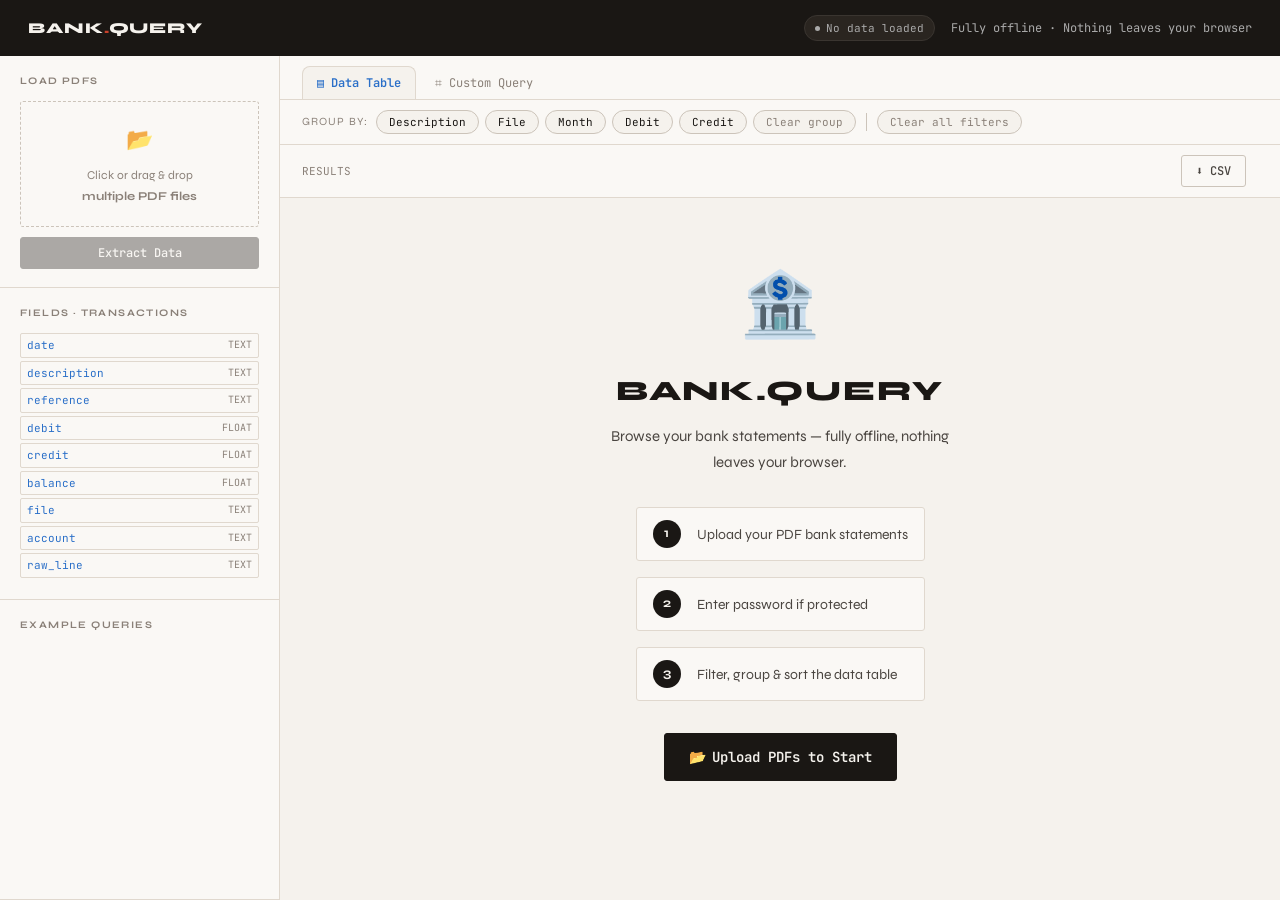
==== index.html @ cc95acc1 "feat: auto-detect password-protected PDFs instead of asking pdf.js throws PasswordException with cod" ====
<!DOCTYPE html>
<html lang="en">
<head>
<meta charset="UTF-8">
<meta name="viewport" content="width=device-width, initial-scale=1.0">
<title>BankStatements - Browse Bank Statements Offline</title>
<meta name="description" content="Browse your bank statements. Fully offline.">
<meta name="theme-color" content="#1a1714">
<link rel="manifest" href="manifest.json">
<link rel="icon" type="image/png" sizes="192x192" href="icon-192.png">
<link rel="apple-touch-icon" sizes="192x192" href="icon-192.png">
<meta name="apple-mobile-web-app-capable" content="yes">
<meta name="apple-mobile-web-app-status-bar-style" content="black-translucent">
<meta name="apple-mobile-web-app-title" content="BankQuery">
<link rel="stylesheet" href="app.css">
<script src="alasql.min.js"></script>
</head>
<body>

<header>
  <div class="logo">Bank<span>.</span>Query</div>
  <div class="header-right">
    <button id="btn-install" class="btn-install">⬇ Install App</button>
    <span id="badge" class="badge"><span class="dot"></span><span id="badge-text">No data loaded</span></span>
    <span>Fully offline · Nothing leaves your browser</span>
  </div>
  <button class="btn-hamburger" id="btn-hamburger" onclick="toggleSidebar()">☰</button>
</header>

<!-- Mobile sidebar overlay -->
<div class="sidebar-overlay" id="sidebar-overlay" onclick="closeSidebar()"></div>

<div class="app">

  <!-- SIDEBAR -->
  <aside class="sidebar" id="sidebar">

    <!-- Upload -->
    <div class="sidebar-block">
      <div class="block-label">Load PDFs</div>
      <div class="upload-zone" id="drop-zone" onclick="document.getElementById('file-in').click()">
        <span class="icon">📂</span>
        Click or drag &amp; drop<br>
        <strong>multiple PDF files</strong>
      </div>
      <input type="file" id="file-in" accept=".pdf,.PDF" multiple>
      <button class="btn btn-primary btn-parse" id="btn-parse" onclick="startParsing()" disabled>Extract Data</button>
    </div>

    <!-- Password (auto-detected) -->
    <div class="sidebar-block" id="pw-section" style="display:none">
      <div class="block-label">Password Required</div>
      <div class="pw-message" id="pw-message"></div>
      <div class="field-row">
        <input type="password" id="pw" class="pw-input" placeholder="Enter PDF password">
      </div>
    </div>

    <!-- Progress -->
    <div class="sidebar-block" id="progress-section">
      <div class="block-label">Processing</div>
      <div class="progress-bar-wrap"><div class="progress-bar" id="progress-bar"></div></div>
      <div class="progress-log" id="progress-log"></div>
    </div>

    <!-- Stats -->
    <div class="sidebar-block" id="stats-section" style="display:none">
      <div class="block-label">Summary</div>
      <div class="stat-grid">
        <div class="stat-card"><div class="s-label">Transactions</div><div class="s-val c-blue" id="s-count">—</div></div>
        <div class="stat-card"><div class="s-label">Files</div><div class="s-val c-blue" id="s-files">—</div></div>
        <div class="stat-card"><div class="s-label">Total Debit</div><div class="s-val c-red" id="s-debit">—</div></div>
        <div class="stat-card"><div class="s-label">Total Credit</div><div class="s-val c-green" id="s-credit">—</div></div>
      </div>
    </div>

    <!-- Schema -->
    <div class="sidebar-block">
      <div class="block-label">Fields · transactions</div>
      <div class="schema-row"><span class="fname">date</span><span class="ftype">TEXT</span></div>
      <div class="schema-row"><span class="fname">description</span><span class="ftype">TEXT</span></div>
      <div class="schema-row"><span class="fname">reference</span><span class="ftype">TEXT</span></div>
      <div class="schema-row"><span class="fname">debit</span><span class="ftype">FLOAT</span></div>
      <div class="schema-row"><span class="fname">credit</span><span class="ftype">FLOAT</span></div>
      <div class="schema-row"><span class="fname">balance</span><span class="ftype">FLOAT</span></div>
      <div class="schema-row"><span class="fname">file</span><span class="ftype">TEXT</span></div>
      <div class="schema-row"><span class="fname">account</span><span class="ftype">TEXT</span></div>
      <div class="schema-row"><span class="fname">raw_line</span><span class="ftype">TEXT</span></div>
    </div>

    <!-- Saved queries -->
    <div class="sidebar-block" id="saved-section" style="display:none">
      <div class="block-label">Saved Queries</div>
      <div class="eq-list" id="saved-list"></div>
    </div>

    <!-- Example queries -->
    <div class="sidebar-block" style="flex:1">
      <div class="block-label">Example Queries</div>
      <div class="eq-list" id="eq-list"></div>
    </div>

  </aside>

  <!-- RIGHT SIDE -->
  <div style="display:flex;flex-direction:column;overflow:hidden;">

    <!-- Mode tabs -->
    <div class="mode-tabs">
      <button class="mode-tab active" data-mode="table" onclick="setTableView('table')">▤ Data Table</button>
      <button class="mode-tab" data-mode="sql" onclick="setTableView('sql')">⌗ Custom Query</button>
    </div>

    <!-- SQL Editor (advanced mode) -->
    <div class="editor-pane" id="pane-sql" style="display:none">
      <div class="editor-header">
        <span class="editor-title">SQL Query</span>
        <div class="editor-actions">
          <span class="kbd">Ctrl+Enter</span>
          <button class="btn btn-ghost" onclick="clearSQL()">Clear</button>
          <button class="btn btn-ghost" id="btn-save" onclick="showSavePrompt()" disabled>⭐ Save</button>
          <button class="btn btn-ghost" onclick="showExpandModal()" title="Expand editor">⤢</button>
          <button class="btn btn-primary" id="btn-run" onclick="runQuery()" disabled>▶ Run</button>
        </div>
        <!-- Mobile: Expand button top-right -->
        <div class="editor-actions-top">
          <button class="btn btn-ghost" onclick="showQueryPicker()" title="Queries">⚡</button>
          <button class="btn btn-ghost" onclick="showExpandModal()" title="Expand editor">⤢</button>
        </div>
        <!-- Mobile: Save + Run buttons bottom-right -->
        <div class="editor-actions-bottom">
          <button class="btn btn-ghost" id="btn-save-mobile" onclick="showSavePrompt()" disabled>⭐ Save</button>
          <button class="btn btn-primary" id="btn-run-mobile" onclick="runQuery()" disabled>▶ Run</button>
        </div>
      </div>
      <textarea id="sql" placeholder="SELECT * FROM transactions LIMIT 20" spellcheck="false"></textarea>
    </div>

    <!-- Data Table toolbar (table mode) -->
    <div class="dt-toolbar" id="pane-table">
      <div class="dt-group-bar">
        <span class="dt-group-label">Group by:</span>
        <button class="dt-chip" data-group="description" onclick="dtSetGroup('description')">Description</button>
        <button class="dt-chip" data-group="file" onclick="dtSetGroup('file')">File</button>
        <button class="dt-chip" data-group="date" onclick="dtSetGroup('date')">Month</button>
        <button class="dt-chip" data-group="debit" onclick="dtSetGroup('debit')">Debit</button>
        <button class="dt-chip" data-group="credit" onclick="dtSetGroup('credit')">Credit</button>
        <button class="dt-chip dt-clear" onclick="dtClearGroup()">Clear group</button>
        <span class="dt-sep"></span>
        <button class="dt-chip dt-clear" onclick="dtClearFilters()">Clear all filters</button>
      </div>
    </div>

    <!-- Results -->
    <div class="results-pane">
      <div class="results-bar">
        <div class="results-meta" id="results-meta"><span>RESULTS</span></div>
        <div style="display:flex;gap:12px;align-items:center">
          <button class="btn btn-export" id="btn-export" onclick="exportCSV()" disabled>⬇ CSV</button>
          <button class="btn btn-ghost" id="llm-improve" onclick="showLLMImprove()" style="display:none" title="Get a custom parser from ChatGPT">⬡ Improve with ChatGPT</button>
          <span style="font-family:var(--mono);font-size:11px;color:var(--ink3)" id="exec-time"></span>
        </div>
      </div>
      <div class="error-msg" id="error-msg"></div>
      <div class="table-wrap" id="table-wrap">
        <div class="welcome-card" id="welcome-card">
          <div class="welcome-icon">🏦</div>
          <h1 class="welcome-title">Bank.Query</h1>
          <p class="welcome-desc">Browse your bank statements — fully offline, nothing leaves your browser.</p>
          <div class="welcome-steps">
            <div class="welcome-step">
              <span class="step-num">1</span>
              <span class="step-text">Upload your PDF bank statements</span>
            </div>
            <div class="welcome-step">
              <span class="step-num">2</span>
              <span class="step-text">Enter password if protected</span>
            </div>
            <div class="welcome-step">
              <span class="step-num">3</span>
              <span class="step-text">Filter, group &amp; sort the data table</span>
            </div>
          </div>
          <button class="btn btn-primary btn-large" onclick="focusUpload()">
            <span>📂</span> Upload PDFs to Start
          </button>
        </div>
      </div>

      <!-- LLM parser (unsupported format) -->
      <div class="llm-parser-panel" id="llm-parser-panel" style="display:none">
        <div class="llm-title" id="llm-panel-title">Unsupported statement format</div>
        <div class="llm-desc" id="llm-panel-desc">
          The built-in parser found no transactions in <strong id="llm-file-name"></strong>.
          Get a custom regex from ChatGPT: it opens with a sample of your statement;
          paste the regex it returns below (with named groups <code>date, description, reference, debit, credit, balance</code>) and we'll run it offline — no code is ever executed.
        </div>
        <div class="llm-actions">
          <button class="btn btn-primary" onclick="openChatGPT()">⬡ Open ChatGPT</button>
        </div>
        <textarea id="llm-parser-input" class="llm-input" placeholder="Paste the regex from ChatGPT, e.g. /(?<date>\d{2}-...\s+(?<description>.*?).../g" spellcheck="false"></textarea>
        <div class="llm-actions">
          <button class="btn btn-primary" onclick="useLLMParser()">⚡ Use this regex</button>
        </div>
        <div class="llm-status" id="llm-status" style="display:none"></div>
      </div>
    </div>

  </div>
</div>

<!-- Save query prompt -->
<div class="save-prompt" id="save-prompt">
  <div class="save-prompt-inner">
    <div class="save-prompt-title">Save Query</div>
    <input type="text" class="save-prompt-input" id="save-name" placeholder="Enter a name for this query..." autofocus>
    <div class="save-prompt-actions">
      <button class="btn btn-ghost" onclick="hideSavePrompt()">Cancel</button>
      <button class="btn btn-primary" onclick="saveQuery()">Save</button>
    </div>
  </div>
</div>

<!-- Expanded editor modal -->
<div class="expand-modal" id="expand-modal">
  <div class="expand-modal-inner">
    <div class="expand-modal-header">
      <span class="expand-modal-title">SQL Query Editor</span>
      <div class="expand-modal-actions">
        <span class="kbd">Ctrl+Enter</span>
        <button class="btn btn-ghost" onclick="closeExpandModal()">Cancel</button>
        <button class="btn btn-primary" onclick="runFromExpanded()">▶ Run</button>
      </div>
    </div>
    <div class="expand-modal-body">
      <textarea id="sql-expanded" placeholder="SELECT * FROM transactions LIMIT 20" spellcheck="false"></textarea>
    </div>
  </div>
</div>

<!-- Query picker modal (mobile) -->
<div class="query-picker-modal" id="query-picker-modal">
  <div class="query-picker-inner">
    <div class="query-picker-header">
      <span class="query-picker-title">Queries</span>
      <button class="btn-close" onclick="hideQueryPicker()">×</button>
    </div>
    <div class="query-picker-body">
      <div class="query-section" id="qp-saved-section" style="display:none">
        <div class="query-section-title">Saved Queries</div>
        <div class="query-list" id="qp-saved-list"></div>
      </div>
      <div class="query-section">
        <div class="query-section-title">Example Queries</div>
        <div class="query-list" id="qp-example-list"></div>
      </div>
    </div>
  </div>
</div>

<script type="module" src="app.js"></script>
<script>
// Service Worker Registration for PWA
if ('serviceWorker' in navigator) {
  window.addEventListener('load', () => {
    navigator.serviceWorker.register('./sw.js')
      .then(reg => console.log('SW registered:', reg.scope))
      .catch(err => console.log('SW registration failed:', err));
  });
}

// PWA Install Prompt
let deferredPrompt;
const btnInstall = document.getElementById('btn-install');

window.addEventListener('beforeinstallprompt', (e) => {
  e.preventDefault();
  deferredPrompt = e;
  btnInstall.classList.add('show');
});

btnInstall.addEventListener('click', async () => {
  if (!deferredPrompt) return;
  deferredPrompt.prompt();
  const { outcome } = await deferredPrompt.userChoice;
  deferredPrompt = null;
  btnInstall.classList.remove('show');
});

window.addEventListener('appinstalled', () => {
  btnInstall.classList.remove('show');
  deferredPrompt = null;
});
</script>
</body>
</html>
---- app.css ----
@import url('https://fonts.googleapis.com/css2?family=Syne:wght@400;600;700;800&family=JetBrains+Mono:wght@400;500&display=swap');

:root {
  --bg:       #f5f2ed;
  --paper:    #faf8f5;
  --ink:      #1a1714;
  --ink2:     #4a4540;
  --ink3:     #8a8078;
  --rule:     #e0d8ce;
  --rule2:    #ccc4ba;
  --accent:   #c8402a;
  --accent2:  #2a6fc8;
  --green:    #2a7a4a;
  --red:      #c8402a;
  --amber:    #b86a10;
  --mono:     'JetBrains Mono', monospace;
  --sans:     'Syne', sans-serif;
  --r:        3px;
}

* { box-sizing: border-box; margin: 0; padding: 0; }

body {
  background: var(--bg);
  color: var(--ink);
  font-family: var(--sans);
  font-size: 14px;
  line-height: 1.5;
  min-height: 100vh;
}

/* ─── HEADER ─── */
header {
  background: var(--ink);
  color: var(--bg);
  padding: 0 28px;
  height: 56px;
  display: flex;
  align-items: center;
  justify-content: space-between;
}
.logo {
  font-size: 15px;
  font-weight: 800;
  letter-spacing: 0.06em;
  text-transform: uppercase;
}
.logo span { color: var(--accent); }
.header-right {
  display: flex;
  align-items: center;
  gap: 16px;
  font-size: 12px;
  color: #aaa;
  font-family: var(--mono);
}
.btn-install {
  display: none;
  align-items: center;
  gap: 6px;
  padding: 6px 12px;
  background: var(--accent);
  color: white;
  border: none;
  border-radius: 20px;
  font-family: var(--sans);
  font-size: 11px;
  font-weight: 700;
  cursor: pointer;
  transition: all 0.2s;
}
.btn-install:hover {
  background: var(--accent2);
  transform: scale(1.05);
}
.btn-install.show {
  display: inline-flex;
}
.badge {
  display: inline-flex;
  align-items: center;
  gap: 6px;
  padding: 4px 10px;
  background: #2a2520;
  border: 1px solid #3a3530;
  border-radius: 20px;
  font-size: 11px;
  transition: all 0.3s;
}
.badge.ok { background: #1a2a1f; border-color: #2a7a4a; color: #4adf8a; }
.badge .dot { width: 5px; height: 5px; border-radius: 50%; background: currentColor; }

/* Hamburger menu button (hidden on desktop) */
.btn-hamburger {
  display: none;
  align-items: center;
  justify-content: center;
  width: 44px;
  height: 44px;
  background: transparent;
  border: none;
  color: var(--bg);
  font-size: 20px;
  cursor: pointer;
  border-radius: var(--r);
  transition: background 0.2s;
}
.btn-hamburger:hover {
  background: rgba(255,255,255,0.1);
}

/* Mobile sidebar overlay (hidden on desktop) */
.sidebar-overlay {
  display: none;
  position: fixed;
  top: 0;
  left: 0;
  right: 0;
  bottom: 0;
  background: rgba(0,0,0,0.4);
  z-index: 150;
  opacity: 0;
  transition: opacity 0.3s;
}
.sidebar-overlay.active {
  display: block;
  opacity: 1;
}

/* ─── LAYOUT ─── */
.app {
  display: grid;
  grid-template-columns: 280px 1fr;
  grid-template-rows: auto 1fr;
  height: calc(100vh - 56px);
  overflow: hidden;
}

/* ─── SIDEBAR ─── */
.sidebar {
  grid-row: 1 / -1;
  background: var(--paper);
  border-right: 1px solid var(--rule);
  overflow-y: auto;
  display: flex;
  flex-direction: column;
}
.sidebar-block {
  padding: 18px 20px;
  border-bottom: 1px solid var(--rule);
}
.block-label {
  font-size: 10px;
  font-weight: 700;
  letter-spacing: 0.14em;
  text-transform: uppercase;
  color: var(--ink3);
  margin-bottom: 12px;
}

/* Upload zone */
.upload-zone {
  border: 1.5px dashed var(--rule2);
  border-radius: var(--r);
  padding: 20px 14px;
  text-align: center;
  cursor: pointer;
  transition: all 0.2s;
  color: var(--ink3);
  font-size: 12px;
  line-height: 1.7;
  user-select: none;
}
.upload-zone:hover, .upload-zone.over {
  border-color: var(--accent2);
  background: #e8f0ff;
  color: var(--accent2);
}
.upload-zone .icon { font-size: 22px; display: block; margin-bottom: 6px; }
#file-in { display: none; }
.btn-parse { width: 100%; justify-content: center; margin-top: 10px; }

/* Password field */
.field-row { display: flex; gap: 6px; }
.pw-input {
  flex: 1;
  background: var(--bg);
  border: 1px solid var(--rule2);
  border-radius: var(--r);
  padding: 7px 10px;
  font-family: var(--mono);
  font-size: 13px;
  color: var(--ink);
  outline: none;
  transition: border-color 0.2s;
}
.pw-input:focus { border-color: var(--accent2); }
.pw-input::placeholder { color: var(--ink3); }

/* Password message */
.pw-message {
  font-size: 12px;
  color: var(--amber);
  margin-bottom: 8px;
  line-height: 1.5;
}
#pw-section .field-row {
  margin-top: 4px;
}

/* Buttons */
.btn {
  height: 32px;
  padding: 0 14px;
  border-radius: var(--r);
  border: 1px solid;
  font-family: var(--mono);
  font-size: 12px;
  font-weight: 500;
  cursor: pointer;
  transition: all 0.15s;
  display: inline-flex;
  align-items: center;
  gap: 6px;
  white-space: nowrap;
}
.btn-primary {
  background: var(--ink);
  border-color: var(--ink);
  color: var(--bg);
}
.btn-primary:hover { background: #333; }
.btn-primary:disabled { opacity: 0.35; cursor: not-allowed; }
.btn-ghost {
  background: transparent;
  border-color: var(--rule2);
  color: var(--ink2);
}
.btn-ghost:hover { border-color: var(--accent2); color: var(--accent2); }
.btn-export {
  background: transparent;
  border-color: var(--rule2);
  color: var(--ink2);
}
.btn-export:hover { border-color: var(--amber); color: var(--amber); }

/* Progress */
#progress-section { display: none; }
.progress-bar-wrap {
  background: var(--rule);
  border-radius: 3px;
  height: 4px;
  margin: 8px 0;
  overflow: hidden;
}
.progress-bar {
  height: 100%;
  background: var(--accent2);
  border-radius: 3px;
  transition: width 0.2s;
  width: 0%;
}
.progress-log {
  font-family: var(--mono);
  font-size: 11px;
  color: var(--ink3);
  max-height: 80px;
  overflow-y: auto;
  line-height: 1.6;
}

/* Stats */
.stat-grid { display: grid; grid-template-columns: 1fr 1fr; gap: 6px; }
.stat-card {
  background: var(--bg);
  border: 1px solid var(--rule);
  border-radius: var(--r);
  padding: 8px 10px;
}
.stat-card .s-label {
  font-size: 9px;
  font-weight: 700;
  letter-spacing: 0.12em;
  text-transform: uppercase;
  color: var(--ink3);
  margin-bottom: 2px;
}
.stat-card .s-val {
  font-family: var(--mono);
  font-size: 13px;
  font-weight: 500;
}
.s-val.c-green { color: var(--green); }
.s-val.c-red   { color: var(--red); }
.s-val.c-amber { color: var(--amber); }
.s-val.c-blue  { color: var(--accent2); }

/* Schema */
.schema-row {
  display: flex;
  justify-content: space-between;
  font-family: var(--mono);
  font-size: 11px;
  padding: 3px 6px;
  border: 1px solid var(--rule);
  border-radius: 2px;
  margin-bottom: 3px;
}
.schema-row .fname { color: var(--accent2); }
.schema-row .ftype { color: var(--ink3); font-size: 10px; }

/* Example queries */
.eq-list { display: flex; flex-direction: column; gap: 4px; }
.eq-item {
  padding: 7px 10px;
  border: 1px solid var(--rule);
  border-radius: var(--r);
  cursor: pointer;
  font-size: 11px;
  color: var(--ink2);
  font-family: var(--mono);
  line-height: 1.3;
  transition: all 0.15s;
  word-break: break-word;
  position: relative;
}
.eq-item:hover { border-color: var(--accent2); color: var(--accent2); background: #e8f0ff; }
.eq-item .eq-label {
  font-family: var(--sans);
  font-size: 10px;
  font-weight: 700;
  color: var(--ink3);
  text-transform: uppercase;
  letter-spacing: 0.08em;
  margin-bottom: 2px;
}
.eq-item.saved {
  border-color: var(--accent);
  background: #fff5f3;
}
.eq-item.saved:hover {
  border-color: var(--accent2);
  background: #e8f0ff;
}
.eq-item .eq-delete {
  position: absolute;
  top: 6px;
  right: 6px;
  width: 18px;
  height: 18px;
  border-radius: 3px;
  display: none;
  align-items: center;
  justify-content: center;
  font-size: 12px;
  color: var(--red);
  cursor: pointer;
}
.eq-item:hover .eq-delete { display: flex; }
.eq-item .eq-delete:hover {
  background: var(--red);
  color: white;
}
.save-prompt {
  position: fixed;
  top: 0;
  left: 0;
  right: 0;
  bottom: 0;
  background: rgba(0,0,0,0.4);
  display: none;
  align-items: center;
  justify-content: center;
  z-index: 100;
}
.save-prompt-inner {
  background: var(--paper);
  border-radius: var(--r);
  padding: 20px;
  width: 300px;
  box-shadow: 0 10px 40px rgba(0,0,0,0.2);
}
.save-prompt-title {
  font-size: 13px;
  font-weight: 700;
  margin-bottom: 12px;
  color: var(--ink);
}
.save-prompt-input {
  width: 100%;
  padding: 8px 10px;
  border: 1px solid var(--rule2);
  border-radius: var(--r);
  font-family: var(--mono);
  font-size: 13px;
  margin-bottom: 12px;
  outline: none;
}
.save-prompt-input:focus { border-color: var(--accent2); }
.save-prompt-actions {
  display: flex;
  gap: 8px;
  justify-content: flex-end;
}

/* Expanded editor modal */
.expand-modal {
  position: fixed;
  top: 0;
  left: 0;
  right: 0;
  bottom: 0;
  background: rgba(0,0,0,0.5);
  display: none;
  align-items: center;
  justify-content: center;
  z-index: 100;
}
.expand-modal-inner {
  background: var(--paper);
  border-radius: var(--r);
  width: 90%;
  max-width: 900px;
  height: 80vh;
  display: flex;
  flex-direction: column;
  box-shadow: 0 20px 60px rgba(0,0,0,0.3);
}
.expand-modal-header {
  padding: 16px 20px;
  border-bottom: 1px solid var(--rule);
  display: flex;
  align-items: center;
  justify-content: space-between;
  flex-shrink: 0;
}
.expand-modal-title {
  font-size: 13px;
  font-weight: 700;
  letter-spacing: 0.12em;
  text-transform: uppercase;
  color: var(--ink3);
}
.expand-modal-actions {
  display: flex;
  gap: 8px;
  align-items: center;
}
.expand-modal-body {
  flex: 1;
  padding: 20px;
  overflow: hidden;
  display: flex;
  flex-direction: column;
}
.expand-modal-body textarea {
  flex: 1;
  width: 100%;
  background: var(--bg);
  border: 1px solid var(--rule2);
  border-radius: var(--r);
  color: var(--accent);
  font-family: var(--mono);
  font-size: 14px;
  line-height: 1.6;
  padding: 16px;
  resize: none;
  outline: none;
  transition: border-color 0.2s;
  tab-size: 2;
}
.expand-modal-body textarea:focus { border-color: var(--accent2); }

/* Query picker modal (mobile) */
.query-picker-modal {
  display: none;
  position: fixed;
  top: 0;
  left: 0;
  right: 0;
  bottom: 0;
  background: rgba(0,0,0,0.5);
  z-index: 250;
  align-items: flex-end;
  justify-content: center;
}
.query-picker-modal.active {
  display: flex;
}
.query-picker-inner {
  background: var(--paper);
  width: 100%;
  max-width: 500px;
  max-height: 80vh;
  border-radius: 16px 16px 0 0;
  display: flex;
  flex-direction: column;
  animation: slideUp 0.3s ease;
}
@keyframes slideUp {
  from { transform: translateY(100%); }
  to { transform: translateY(0); }
}
.query-picker-header {
  display: flex;
  align-items: center;
  justify-content: space-between;
  padding: 16px 20px;
  border-bottom: 1px solid var(--rule);
  flex-shrink: 0;
}
.query-picker-title {
  font-size: 16px;
  font-weight: 700;
  color: var(--ink);
}
.btn-close {
  width: 32px;
  height: 32px;
  display: flex;
  align-items: center;
  justify-content: center;
  background: transparent;
  border: none;
  font-size: 24px;
  color: var(--ink3);
  cursor: pointer;
  border-radius: var(--r);
}
.btn-close:hover {
  background: var(--bg);
  color: var(--ink);
}
.query-picker-body {
  flex: 1;
  overflow-y: auto;
  padding: 8px 0;
}
.query-section {
  margin-bottom: 8px;
}
.query-section-title {
  padding: 8px 20px;
  font-size: 11px;
  font-weight: 700;
  letter-spacing: 0.12em;
  text-transform: uppercase;
  color: var(--ink3);
}
.query-list {
  display: flex;
  flex-direction: column;
}
.query-item {
  padding: 14px 20px;
  border: none;
  border-bottom: 1px solid var(--rule);
  background: transparent;
  text-align: left;
  font-family: var(--mono);
  font-size: 13px;
  color: var(--ink2);
  cursor: pointer;
  transition: background 0.15s;
}
.query-item:hover {
  background: var(--bg);
}
.query-item:last-child {
  border-bottom: none;
}
.query-item .q-label {
  font-family: var(--sans);
  font-size: 12px;
  font-weight: 600;
  color: var(--ink3);
  display: block;
  margin-bottom: 4px;
}
.query-item .q-preview {
  display: block;
  color: var(--ink3);
  font-size: 12px;
  white-space: nowrap;
  overflow: hidden;
  text-overflow: ellipsis;
}
.query-item.saved {
  border-left: 3px solid var(--accent);
}

/* ─── EDITOR ─── */
.editor-pane {
  background: var(--paper);
  border-bottom: 1px solid var(--rule);
  padding: 16px 22px;
  display: flex;
  flex-direction: column;
  gap: 10px;
  position: relative;
}
.editor-header {
  display: flex;
  align-items: center;
  justify-content: space-between;
}
.editor-title {
  font-size: 11px;
  font-weight: 700;
  letter-spacing: 0.12em;
  text-transform: uppercase;
  color: var(--ink3);
}
.editor-actions { display: flex; gap: 6px; align-items: center; }
.kbd {
  font-family: var(--mono);
  font-size: 10px;
  background: var(--bg);
  border: 1px solid var(--rule2);
  border-radius: 3px;
  padding: 1px 5px;
  color: var(--ink3);
}

/* Editor action buttons (hidden on mobile, positioned absolutely) */
.editor-actions-bottom {
  display: none;
  position: absolute;
  bottom: 16px;
  right: 22px;
  gap: 8px;
}
.editor-actions-top {
  display: none;
  position: absolute;
  top: 16px;
  right: 22px;
}

textarea#sql {
  width: 100%;
  height: 90px;
  background: var(--bg);
  border: 1px solid var(--rule2);
  border-radius: var(--r);
  color: var(--accent);
  font-family: var(--mono);
  font-size: 13px;
  line-height: 1.6;
  padding: 10px 14px;
  resize: vertical;
  outline: none;
  transition: border-color 0.2s;
  tab-size: 2;
}
textarea#sql:focus { border-color: var(--accent2); }
textarea#sql::placeholder { color: var(--ink3); }

/* ─── MODE TABS ─── */
.mode-tabs {
  display: flex;
  gap: 4px;
  padding: 10px 22px 0;
  background: var(--paper);
  border-bottom: 1px solid var(--rule);
}
.mode-tab {
  font-family: var(--mono);
  font-size: 12px;
  background: transparent;
  border: 1px solid transparent;
  border-bottom: none;
  color: var(--ink3);
  padding: 8px 14px;
  border-radius: 8px 8px 0 0;
  cursor: pointer;
  transition: all 0.15s;
}
.mode-tab:hover { color: var(--ink); background: var(--bg); }
.mode-tab.active {
  color: var(--accent2);
  background: var(--bg);
  border-color: var(--rule);
  font-weight: 600;
}

/* ─── DATA TABLE TOOLBAR ─── */
.dt-toolbar {
  background: var(--paper);
  border-bottom: 1px solid var(--rule);
  padding: 10px 22px;
}
.dt-group-bar {
  display: flex;
  flex-wrap: wrap;
  align-items: center;
  gap: 6px;
}
.dt-group-label {
  font-size: 11px;
  text-transform: uppercase;
  letter-spacing: 0.1em;
  color: var(--ink3);
  margin-right: 2px;
}
.dt-chip {
  font-family: var(--mono);
  font-size: 11px;
  background: var(--bg);
  border: 1px solid var(--rule2);
  border-radius: 14px;
  padding: 4px 12px;
  color: var(--ink);
  cursor: pointer;
  transition: all 0.15s;
}
.dt-chip:hover { border-color: var(--accent2); color: var(--accent2); }
.dt-chip.active {
  background: var(--accent2);
  border-color: var(--accent2);
  color: #0c0a08;
  font-weight: 600;
}
.dt-chip.dt-clear { color: var(--ink3); }
.dt-chip.dt-clear:hover { color: var(--red); border-color: var(--red); }
.dt-sep {
  width: 1px;
  height: 18px;
  background: var(--rule2);
  margin: 0 4px;
}

/* ─── DATA TABLE FILTER HEADER ─── */
table.dt-table thead { position: static; }
table.dt-table thead th {
  position: sticky;
  top: 0;
  background: var(--paper);
  z-index: 4;
  vertical-align: top;
  border-bottom: 2px solid var(--rule2);
  box-shadow: 0 2px 6px rgba(0,0,0,0.25);
}
table.dt-table thead th::after {
  content: "";
  position: absolute;
  left: 0; right: 0; bottom: -2px;
  height: 2px;
}
.dt-th-label {
  cursor: pointer;
  font-size: 12px;
  font-weight: 700;
  color: var(--accent2);
  user-select: none;
  white-space: nowrap;
  padding-bottom: 4px;
}
.dt-th-label:hover { color: var(--ink); }
.dt-th-label .si { color: var(--ink3); font-weight: 400; margin-left: 4px; }
.dt-op, .dt-val, .dt-val2 {
  display: block;
  width: 100%;
  margin-top: 3px;
  font-family: var(--mono);
  font-size: 11px;
  background: var(--bg);
  border: 1px solid var(--rule2);
  border-radius: 4px;
  color: var(--ink);
  padding: 3px 5px;
  outline: none;
}
.dt-op { color: var(--ink3); }
.dt-op:focus, .dt-val:focus, .dt-val2:focus { border-color: var(--accent2); }
.dt-val2 { margin-top: 2px; }
tr.dt-group td {
  background: var(--bg);
  font-family: var(--mono);
  font-size: 12px;
  font-weight: 600;
  color: var(--accent2);
  padding: 8px 14px !important;
  border-bottom: 1px solid var(--rule2);
}

/* ─── LLM PARSER PANEL ─── */
.llm-parser-panel {
  margin: 16px 22px;
  padding: 18px;
  background: var(--paper);
  border: 1px solid var(--rule2);
  border-radius: var(--r);
}
.llm-title {
  font-size: 13px;
  font-weight: 700;
  color: var(--amber);
  margin-bottom: 6px;
}
.llm-desc {
  font-size: 13px;
  line-height: 1.6;
  color: var(--ink2);
  margin-bottom: 12px;
}
.llm-actions { display: flex; gap: 8px; margin-bottom: 10px; }
.llm-input {
  width: 100%;
  height: 140px;
  background: var(--bg);
  border: 1px solid var(--rule2);
  border-radius: var(--r);
  color: var(--accent);
  font-family: var(--mono);
  font-size: 12px;
  line-height: 1.5;
  padding: 10px 12px;
  resize: vertical;
  outline: none;
}
.llm-input:focus { border-color: var(--accent2); }
.llm-status {
  margin-top: 10px;
  font-family: var(--mono);
  font-size: 12px;
  color: var(--ink2);
}

/* ─── RESULTS ─── */
.results-pane {
  overflow: hidden;
  display: flex;
  flex-direction: column;
  background: var(--bg);
}
.results-bar {
  padding: 10px 22px;
  background: var(--paper);
  border-bottom: 1px solid var(--rule);
  display: flex;
  justify-content: space-between;
  align-items: center;
  flex-shrink: 0;
}
.results-meta {
  font-family: var(--mono);
  font-size: 11px;
  color: var(--ink3);
  display: flex;
  gap: 16px;
}
.results-meta .hi  { color: var(--ink); font-weight: 500; }
.results-meta .err { color: var(--red); }

.error-msg {
  margin: 14px 22px;
  padding: 10px 14px;
  background: #fff0ee;
  border: 1px solid var(--red);
  border-radius: var(--r);
  font-family: var(--mono);
  font-size: 12px;
  color: var(--red);
  display: none;
}

.table-wrap {
  overflow: auto;
  flex: 1;
}
table {
  width: 100%;
  border-collapse: collapse;
  font-size: 13px;
}
thead {
  position: sticky;
  top: 0;
  z-index: 5;
  background: var(--paper);
}
th {
  font-family: var(--mono);
  font-size: 10px;
  font-weight: 600;
  letter-spacing: 0.1em;
  text-transform: uppercase;
  color: var(--ink3);
  padding: 9px 16px;
  text-align: left;
  border-bottom: 1px solid var(--rule);
  white-space: nowrap;
  cursor: pointer;
  user-select: none;
  transition: color 0.15s;
}
th:hover { color: var(--accent2); }
th.sorted { color: var(--accent2); }
td {
  padding: 8px 16px;
  border-bottom: 1px solid var(--rule);
  font-family: var(--mono);
  font-size: 12px;
  color: var(--ink2);
  max-width: 280px;
  overflow: hidden;
  text-overflow: ellipsis;
  white-space: nowrap;
}
tr:hover td { background: var(--paper); }
.c-debit  { color: var(--red) !important; }
.c-credit { color: var(--green) !important; }
.c-bal    { color: var(--amber) !important; }
.c-desc   { color: var(--ink) !important; max-width: 280px; }
.c-right  { text-align: right; }
.c-dim    { color: var(--ink3) !important; }

.empty-state {
  display: flex;
  flex-direction: column;
  align-items: center;
  justify-content: center;
  height: 100%;
  gap: 14px;
  color: var(--ink3);
  text-align: center;
  padding: 40px;
}
.empty-state .big { font-size: 36px; }
.empty-state .title { font-weight: 700; font-size: 16px; color: var(--ink2); }
.empty-state .hint { font-family: var(--mono); font-size: 12px; line-height: 1.8; color: var(--rule2); }

/* Welcome card */
.welcome-card {
  display: flex;
  flex-direction: column;
  align-items: center;
  justify-content: center;
  height: 100%;
  text-align: center;
  padding: 60px 40px;
  max-width: 500px;
  margin: 0 auto;
}
.welcome-icon {
  font-size: 64px;
  margin-bottom: 16px;
}
.welcome-title {
  font-size: 28px;
  font-weight: 800;
  letter-spacing: 0.06em;
  text-transform: uppercase;
  margin-bottom: 12px;
}
.welcome-title span { color: var(--accent); }
.welcome-desc {
  font-size: 15px;
  line-height: 1.7;
  color: var(--ink2);
  margin-bottom: 32px;
  max-width: 380px;
}
.welcome-steps {
  display: flex;
  flex-direction: column;
  gap: 16px;
  margin-bottom: 32px;
  text-align: left;
}
.welcome-step {
  display: flex;
  align-items: center;
  gap: 16px;
  padding: 12px 16px;
  background: var(--paper);
  border: 1px solid var(--rule);
  border-radius: var(--r);
}
.step-num {
  display: flex;
  align-items: center;
  justify-content: center;
  width: 28px;
  height: 28px;
  background: var(--ink);
  color: var(--bg);
  border-radius: 50%;
  font-size: 13px;
  font-weight: 700;
  flex-shrink: 0;
}
.step-text {
  font-size: 14px;
  color: var(--ink2);
}
.btn-large {
  padding: 0 24px;
  height: 48px;
  font-size: 14px;
  font-weight: 600;
}

::-webkit-scrollbar { width: 5px; height: 5px; }
::-webkit-scrollbar-track { background: transparent; }
::-webkit-scrollbar-thumb { background: var(--rule2); border-radius: 3px; }

/* ─── MOBILE STYLES ─── */
@media (max-width: 768px) {
  /* Header */
  header {
    padding: 0 16px;
    height: 52px;
  }
  .header-right .badge,
  .header-right span:not(.btn-install) {
    display: none;
  }
  .btn-hamburger {
    display: flex;
  }

  /* Sidebar as drawer */
  .sidebar {
    position: fixed;
    left: -280px;
    top: 52px;
    width: 280px;
    height: calc(100vh - 52px);
    z-index: 200;
    transition: transform 0.3s ease;
    box-shadow: 2px 0 20px rgba(0,0,0,0.15);
  }
  .sidebar.open {
    transform: translateX(280px);
  }
  .sidebar-overlay.active {
    display: block;
  }

  /* Main content - full width */
  .app {
    grid-template-columns: 1fr;
  }

  /* Editor pane */
  .editor-pane {
    padding: 12px 16px;
    padding-bottom: 60px;
  }
  .editor-actions {
    display: none;
  }
  .editor-actions-top,
  .editor-actions-bottom {
    display: flex;
  }
  .kbd {
    display: none;
  }
  textarea#sql {
    height: 140px;
    padding-right: 50px;
  }

  /* Results */
  .results-bar {
    padding: 8px 16px;
    flex-wrap: wrap;
    gap: 8px;
  }
  .results-meta {
    gap: 8px;
    font-size: 10px;
  }
  .error-msg {
    margin: 12px 16px;
    padding: 8px 12px;
    font-size: 11px;
  }

  /* Table scroll hint */
  .table-wrap {
    background: linear-gradient(90deg, var(--bg) 0%, var(--bg) 98%, rgba(0,0,0,0.05) 100%);
  }
  .table-wrap::-webkit-scrollbar {
    height: 4px;
  }

  /* Touch targets - minimum 44px */
  .btn {
    min-height: 44px;
  }
  .eq-item {
    padding: 10px 12px;
    min-height: 44px;
    display: flex;
    align-items: center;
  }
  .schema-row {
    padding: 6px 10px;
    min-height: 36px;
    align-items: center;
  }
  .upload-zone {
    padding: 24px 16px;
  }

  /* Modals */
  .save-prompt-inner,
  .expand-modal-inner {
    width: 95%;
    max-width: none;
  }
  .expand-modal-inner {
    height: 90vh;
  }

  /* Password input */
  .pw-input {
    font-size: 16px;
  }

  /* Install button */
  .btn-install {
    padding: 8px 14px;
    font-size: 10px;
  }

  /* Welcome card on mobile */
  .welcome-card {
    padding: 40px 24px;
  }
  .welcome-icon {
    font-size: 48px;
    margin-bottom: 12px;
  }
  .welcome-title {
    font-size: 22px;
  }
  .welcome-desc {
    font-size: 14px;
    margin-bottom: 24px;
  }
  .welcome-steps {
    gap: 12px;
    margin-bottom: 24px;
  }
  .welcome-step {
    padding: 10px 12px;
  }
  .step-num {
    width: 24px;
    height: 24px;
    font-size: 12px;
  }
  .step-text {
    font-size: 13px;
  }
  .btn-large {
    width: 100%;
    justify-content: center;
  }
}
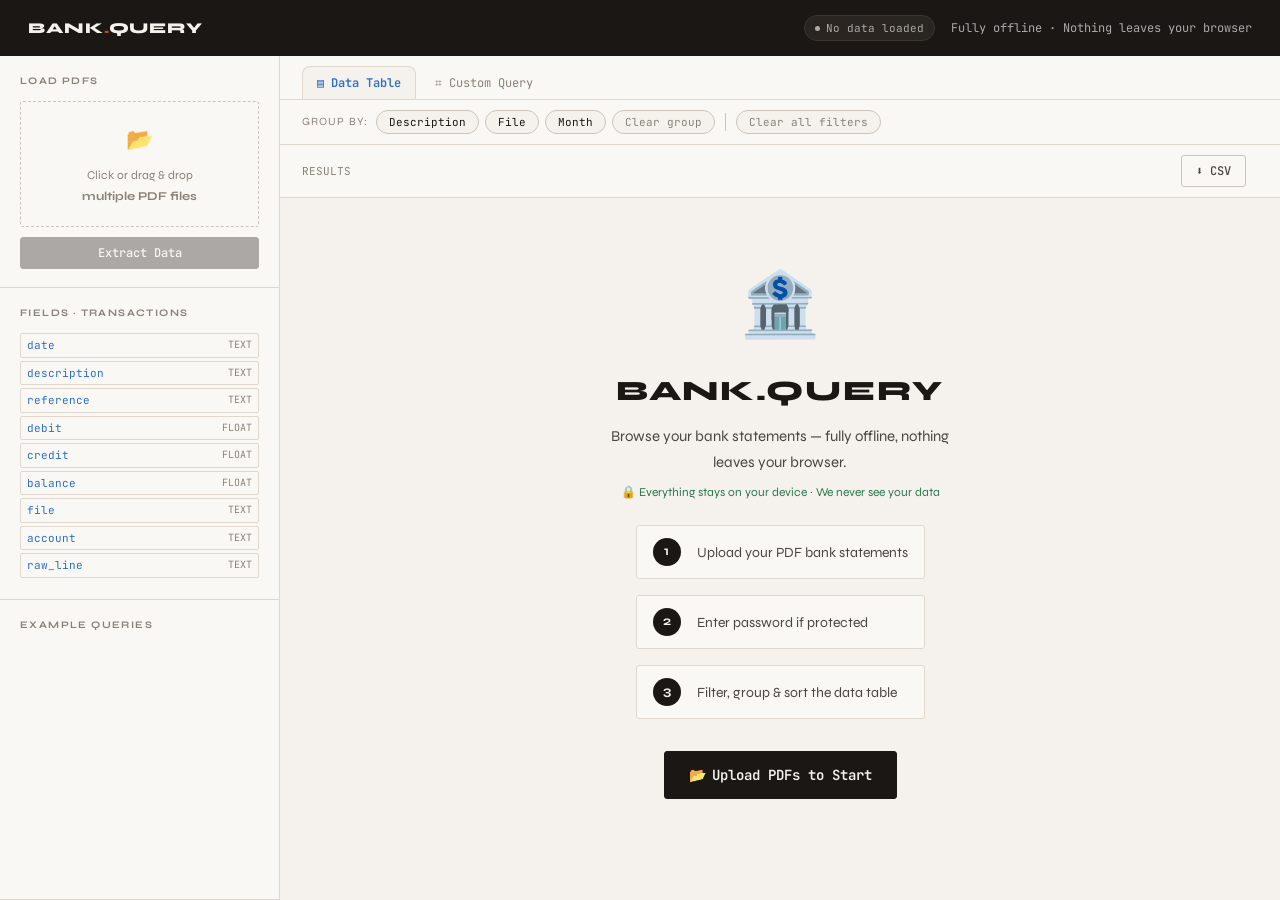
==== commit 5cba6966: "ux: privacy assurance on welcome card, cleaner group-by, friendlier labels - Added a green privacy a" ====
--- a/index.html
+++ b/index.html
@@ -143,8 +143,6 @@
         <button class="dt-chip" data-group="description" onclick="dtSetGroup('description')">Description</button>
         <button class="dt-chip" data-group="file" onclick="dtSetGroup('file')">File</button>
         <button class="dt-chip" data-group="date" onclick="dtSetGroup('date')">Month</button>
-        <button class="dt-chip" data-group="debit" onclick="dtSetGroup('debit')">Debit</button>
-        <button class="dt-chip" data-group="credit" onclick="dtSetGroup('credit')">Credit</button>
         <button class="dt-chip dt-clear" onclick="dtClearGroup()">Clear group</button>
         <span class="dt-sep"></span>
         <button class="dt-chip dt-clear" onclick="dtClearFilters()">Clear all filters</button>
@@ -157,7 +155,7 @@
         <div class="results-meta" id="results-meta"><span>RESULTS</span></div>
         <div style="display:flex;gap:12px;align-items:center">
           <button class="btn btn-export" id="btn-export" onclick="exportCSV()" disabled>⬇ CSV</button>
-          <button class="btn btn-ghost" id="llm-improve" onclick="showLLMImprove()" style="display:none" title="Get a custom parser from ChatGPT">⬡ Improve with ChatGPT</button>
+          <button class="btn btn-ghost" id="llm-improve" onclick="showLLMImprove()" style="display:none" title="Create a custom reader for unusual statement formats">⬡ Custom Parser</button>
           <span style="font-family:var(--mono);font-size:11px;color:var(--ink3)" id="exec-time"></span>
         </div>
       </div>
@@ -167,6 +165,7 @@
           <div class="welcome-icon">🏦</div>
           <h1 class="welcome-title">Bank.Query</h1>
           <p class="welcome-desc">Browse your bank statements — fully offline, nothing leaves your browser.</p>
+          <div class="privacy-assurance">🔒 Everything stays on your device · We never see your data</div>
           <div class="welcome-steps">
             <div class="welcome-step">
               <span class="step-num">1</span>
@@ -189,18 +188,17 @@
 
       <!-- LLM parser (unsupported format) -->
       <div class="llm-parser-panel" id="llm-parser-panel" style="display:none">
-        <div class="llm-title" id="llm-panel-title">Unsupported statement format</div>
+        <div class="llm-title" id="llm-panel-title">Unrecognized format</div>
         <div class="llm-desc" id="llm-panel-desc">
-          The built-in parser found no transactions in <strong id="llm-file-name"></strong>.
-          Get a custom regex from ChatGPT: it opens with a sample of your statement;
-          paste the regex it returns below (with named groups <code>date, description, reference, debit, credit, balance</code>) and we'll run it offline — no code is ever executed.
+          The built-in reader didn't recognize <strong id="llm-file-name"></strong>.
+          Click below to create a custom reader in ChatGPT — then paste the result here.
         </div>
         <div class="llm-actions">
           <button class="btn btn-primary" onclick="openChatGPT()">⬡ Open ChatGPT</button>
         </div>
-        <textarea id="llm-parser-input" class="llm-input" placeholder="Paste the regex from ChatGPT, e.g. /(?<date>\d{2}-...\s+(?<description>.*?).../g" spellcheck="false"></textarea>
+        <textarea id="llm-parser-input" class="llm-input" placeholder="Paste the custom reader from ChatGPT here..." spellcheck="false"></textarea>
         <div class="llm-actions">
-          <button class="btn btn-primary" onclick="useLLMParser()">⚡ Use this regex</button>
+          <button class="btn btn-primary" onclick="useLLMParser()">⚡ Use this reader</button>
         </div>
         <div class="llm-status" id="llm-status" style="display:none"></div>
       </div>
--- a/app.css
+++ b/app.css
@@ -959,8 +959,17 @@
   font-size: 15px;
   line-height: 1.7;
   color: var(--ink2);
-  margin-bottom: 32px;
+  margin-bottom: 8px;
   max-width: 380px;
+}
+.privacy-assurance {
+  font-size: 12px;
+  color: var(--green);
+  margin-bottom: 24px;
+  display: flex;
+  align-items: center;
+  justify-content: center;
+  gap: 6px;
 }
 .welcome-steps {
   display: flex;
